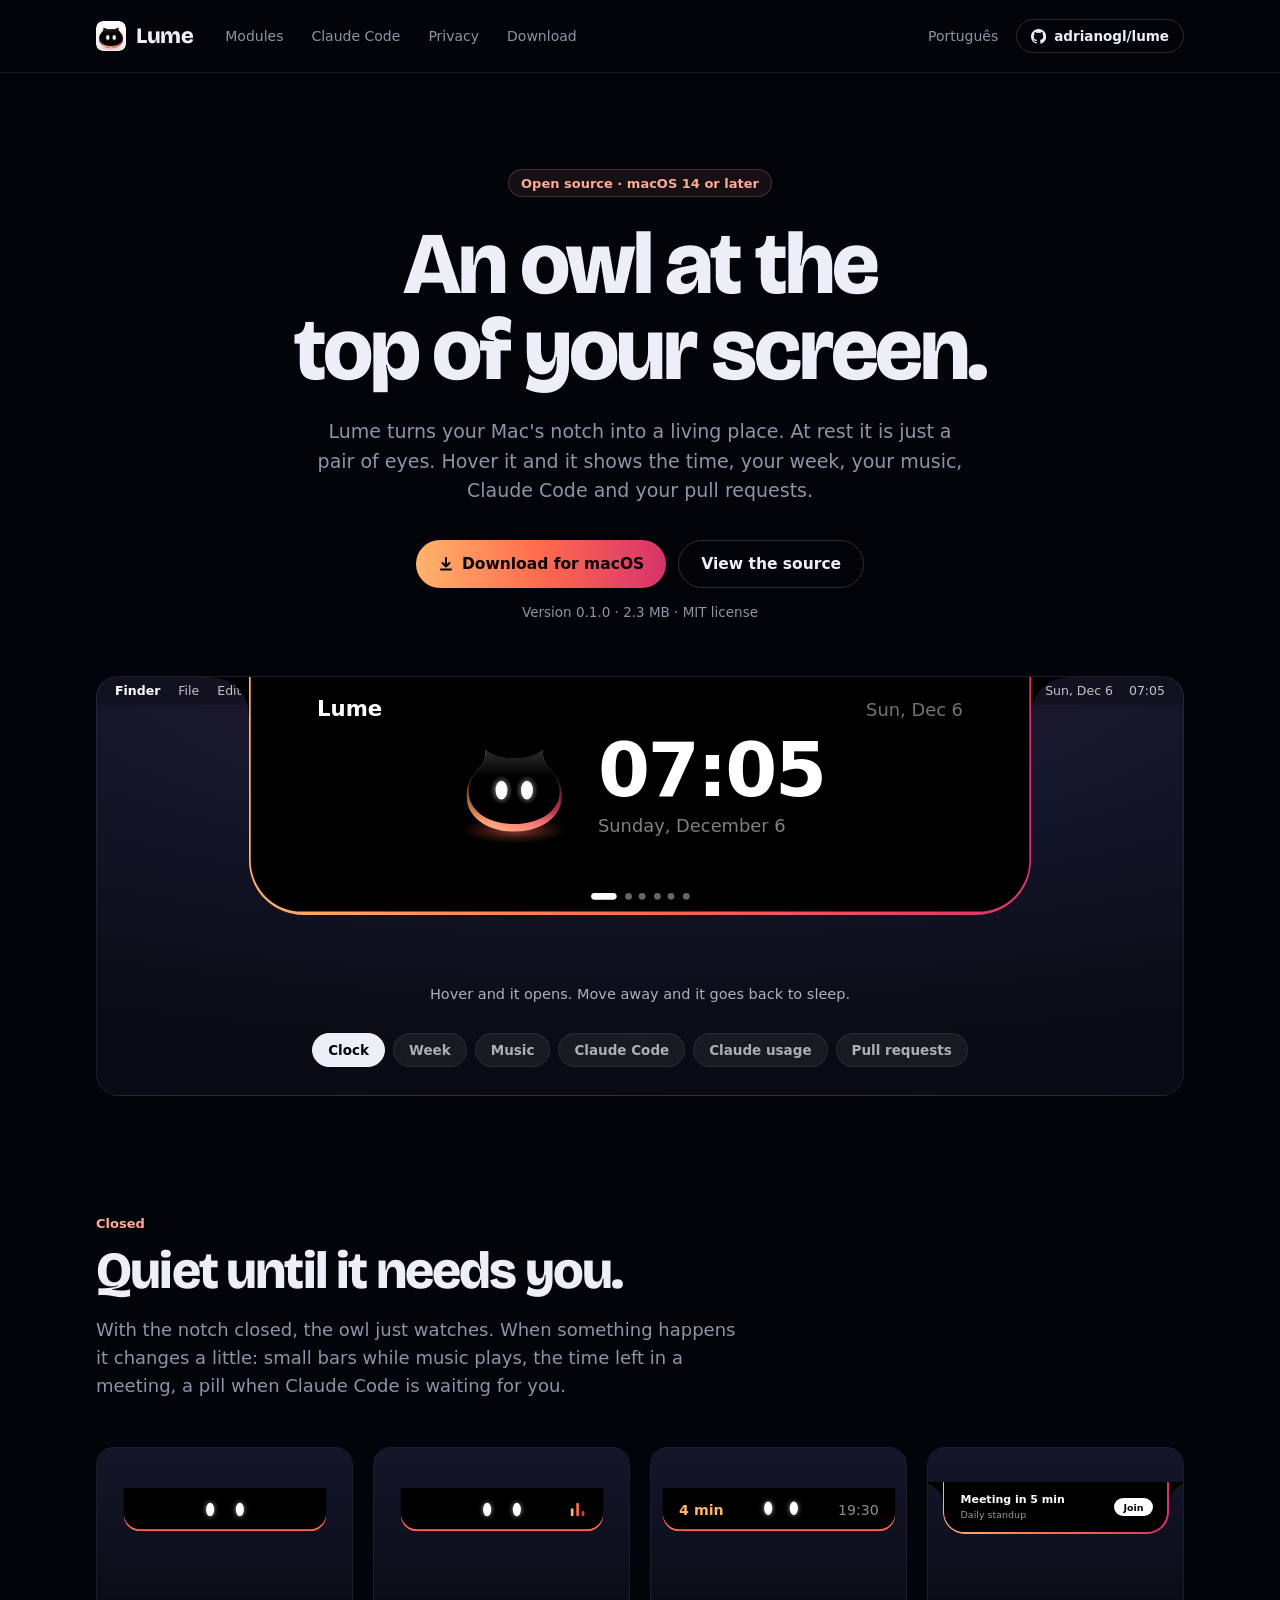
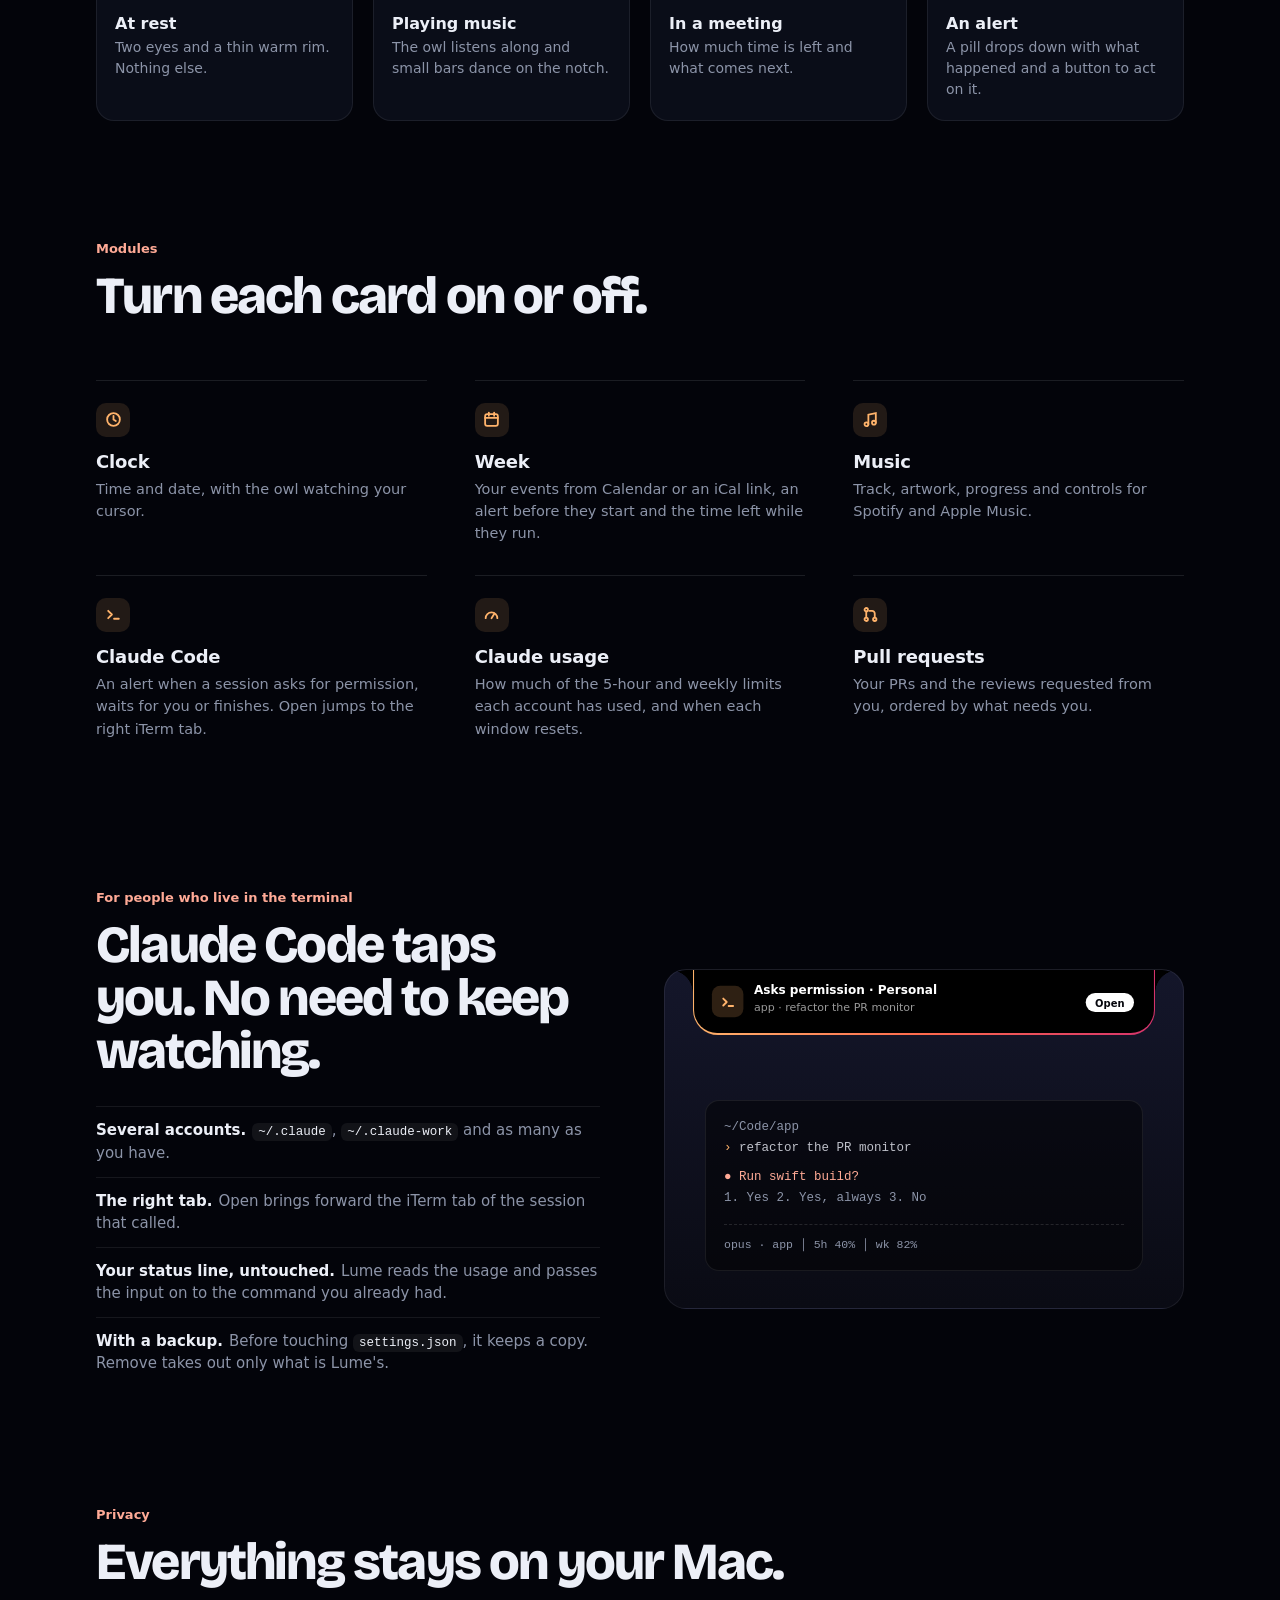
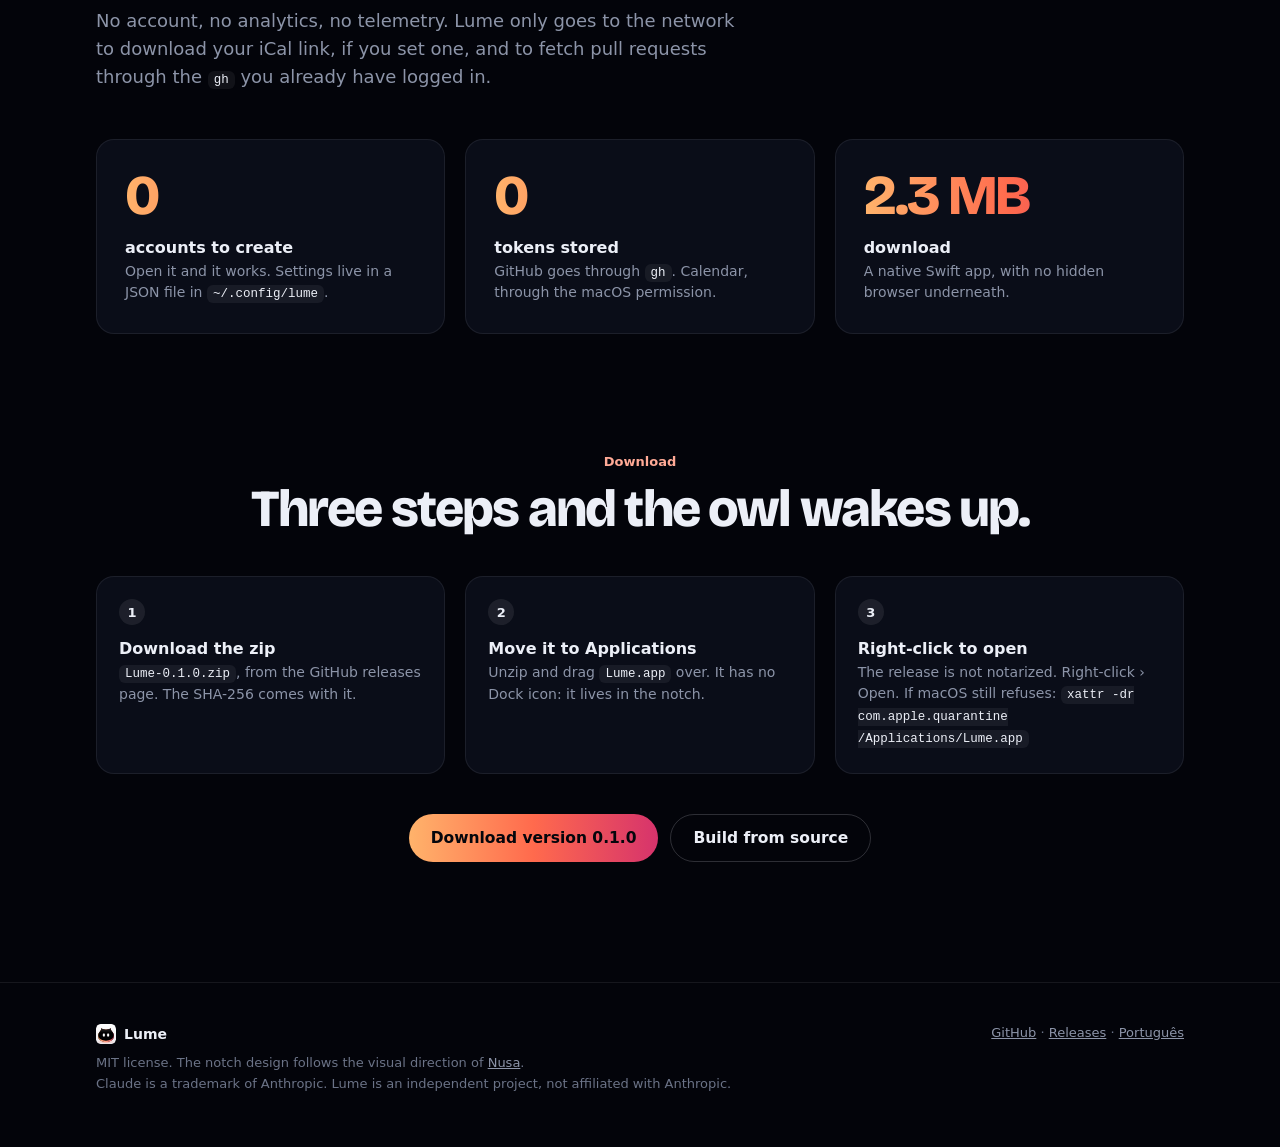
==== site/en/index.html @ 87adcc66 "feat(site): adiciona landing page em português e inglês no github pages" ====
<!doctype html>
<html lang="en">
<head>
<meta charset="utf-8">
<meta name="viewport" content="width=device-width, initial-scale=1">
<title>Lume · an owl in your Mac's notch</title>
<meta name="description" content="Lume turns your Mac's notch into a living place: time, week, music, Claude Code alerts and pull requests. Open source, for macOS 14 or later.">
<meta name="theme-color" content="#03040a">
<meta property="og:title" content="Lume · an owl in your Mac's notch">
<meta property="og:description" content="Time, week, music, Claude Code and pull requests at the top of your screen. Open source.">
<meta property="og:type" content="website">
<link rel="alternate" hreflang="pt-BR" href="https://adrianogl.github.io/lume/">
<link rel="alternate" hreflang="en" href="https://adrianogl.github.io/lume/en/">
<link rel="icon" href="../assets/icon.svg" type="image/svg+xml">
<link rel="apple-touch-icon" href="../assets/apple-touch-icon.png">
<link rel="preconnect" href="https://fonts.googleapis.com">
<link rel="preconnect" href="https://fonts.gstatic.com" crossorigin>
<link href="https://fonts.googleapis.com/css2?family=Bricolage+Grotesque:opsz,wght@12..96,700;12..96,800&display=swap" rel="stylesheet">
<link rel="stylesheet" href="../assets/style.css">
</head>
<body>

<header class="nav">
  <div class="wrap">
    <a class="brand" href="#top"><span class="mark"></span>Lume</a>
    <nav class="nav-links">
      <a href="#modules">Modules</a>
      <a href="#claude-code">Claude Code</a>
      <a href="#privacy">Privacy</a>
      <a href="#download">Download</a>
    </nav>
    <div class="nav-end">
      <a class="lang" href="../" hreflang="pt-BR">Português</a>
      <a class="gh" href="https://github.com/adrianogl/lume"><svg width="15" height="15" viewBox="0 0 16 16" fill="currentColor" aria-hidden="true"><path d="M8 0a8 8 0 0 0-2.53 15.59c.4.07.55-.17.55-.38v-1.33c-2.23.48-2.7-1.07-2.7-1.07-.36-.92-.89-1.17-.89-1.17-.73-.5.06-.49.06-.49.8.06 1.23.83 1.23.83.71 1.23 1.87.87 2.33.67.07-.52.28-.87.5-1.07-1.78-.2-3.65-.89-3.65-3.96 0-.87.31-1.59.83-2.15-.08-.2-.36-1.02.08-2.12 0 0 .67-.22 2.2.82a7.6 7.6 0 0 1 4 0c1.53-1.04 2.2-.82 2.2-.82.44 1.1.16 1.92.08 2.12.52.56.83 1.28.83 2.15 0 3.08-1.87 3.76-3.66 3.96.29.25.54.73.54 1.48v2.2c0 .21.15.46.55.38A8 8 0 0 0 8 0Z"/></svg><span>adrianogl/lume</span></a>
    </div>
  </div>
</header>

<main id="top">
  <section class="hero wrap">
    <p class="kick badge">Open source · macOS 14 or later</p>
    <h1 class="disp">An owl at the<br>top of your screen.</h1>
    <p class="lead">Lume turns your Mac's notch into a living place. At rest it is just a pair of eyes. Hover it and it shows the time, your week, your music, Claude Code and your pull requests.</p>
    <div class="actions">
      <a class="btn main" href="https://github.com/adrianogl/lume/releases/download/v0.1.0/Lume-0.1.0.zip"><svg width="16" height="16" viewBox="0 0 16 16" fill="none" stroke="currentColor" stroke-width="2" stroke-linecap="round" stroke-linejoin="round" aria-hidden="true"><path d="M8 2v8.5M4.5 7 8 10.5 11.5 7M3 13.5h10"/></svg>Download for macOS</a>
      <a class="btn ghost" href="https://github.com/adrianogl/lume">View the source</a>
    </div>
    <p class="meta">Version 0.1.0 · 2.3 MB · MIT license</p>

    <div class="screen" data-screen>
      <div class="menubar" aria-hidden="true"><b>Finder</b><span>File</span><span>Edit</span><span>View</span><div class="end"><span data-date-short></span><span data-time></span></div></div>
      <div class="hold" aria-hidden="true">
        <div class="nt"><div class="in"></div>
          <div class="card" data-card="clock">
            <div class="hd">Lume<span class="side" data-date-short></span></div>
            <div class="body clock">
              <img src="../assets/owl.svg" alt="">
              <div><div class="time" data-time>18:42</div><div class="date" data-date-long>Thursday, November 26</div></div>
            </div>
          </div>
          <div class="card" data-card="week">
            <div class="hd">Week<span class="side">this week</span></div>
            <div class="body">
              <div class="days" data-week>
                <div>Mon<b>23</b><s>•</s></div>
                <div>Tue<b>24</b><s>••</s></div>
                <div>Wed<b>25</b><s></s></div>
                <div class="today">Thu<b>26</b><s>•••</s></div>
                <div>Fri<b>27</b><s>•</s></div>
                <div>Sat<b>28</b><s></s></div>
                <div>Sun<b>29</b><s></s></div>
              </div>
              <div class="event"><div><b>Daily standup</b><span>in 18 min · 7:00 – 7:15 PM</span></div></div>
            </div>
          </div>
          <div class="card" data-card="music">
            <div class="body music">
              <div class="art"></div>
              <div class="info">
                <div class="title">Track name</div>
                <div class="who">Artist · Spotify</div>
                <div class="track"><div class="fill" style="width:42%"></div></div>
                <div class="times"><span>1:32</span><span>3:38</span></div>
                <div class="controls">
                  <svg width="12" height="12" viewBox="0 0 16 16" fill="#fff"><path d="M3 3h2v10H3zM14 3v10L6 8z"/></svg>
                  <svg width="15" height="15" viewBox="0 0 16 16" fill="#fff"><path d="M4 2.5h3v11H4zM9 2.5h3v11H9z"/></svg>
                  <svg width="12" height="12" viewBox="0 0 16 16" fill="#fff"><path d="M11 3h2v10h-2zM2 3v10l8-5z"/></svg>
                </div>
              </div>
            </div>
          </div>
          <div class="card" data-card="claude">
            <div class="hd">Claude Code<span class="side">2 alerts</span></div>
            <div class="body">
              <div class="row"><span class="led"></span><div class="grow"><b>Asked permission to run a command</b><span>app · refactor the monitor · now</span></div><span class="chipbtn">Open</span></div>
              <div class="row"><span class="led done"></span><div class="grow"><b>Finished</b><span>site · tweak the hero · 4 min ago</span></div><span class="chipbtn soft">Open</span></div>
            </div>
          </div>
          <div class="card" data-card="usage">
            <div class="hd">Claude usage<span class="side">1 min ago</span></div>
            <div class="body">
              <div class="account">Personal</div>
              <div class="bars">
                <div class="bar"><div class="lbl"><span>5 hours · resets 9:00 PM</span><b>40%</b></div><div class="track"><div class="fill" style="width:40%"></div></div></div>
                <div class="bar"><div class="lbl"><span>Week · resets Tue</span><b>82%</b></div><div class="track"><div class="fill hot" style="width:82%"></div></div></div>
              </div>
              <div class="account">Work</div>
              <div class="bars">
                <div class="bar"><div class="lbl"><span>5 hours · resets 7:40 PM</span><b>16%</b></div><div class="track"><div class="fill" style="width:16%"></div></div></div>
                <div class="bar"><div class="lbl"><span>Week · resets Wed</span><b>5%</b></div><div class="track"><div class="fill" style="width:5%"></div></div></div>
              </div>
            </div>
          </div>
          <div class="card" data-card="prs">
            <div class="hd">Pull requests<span class="side">2 need you</span></div>
            <div class="body">
              <div class="row pr"><div class="top"><span class="tag">CI failed</span><b>Add cache to the feed</b><span class="ago">12 min ago</span></div><span>#482 · feat/cache → main · +184 −22</span></div>
              <div class="row pr"><div class="top"><span class="tag ok">Ready to merge</span><b>Fix calendar time zone</b><span class="ago">1 h ago</span></div><span>#479 · fix/tz → main · 2 approvals</span></div>
            </div>
          </div>
          <div class="dots"><i></i><i></i><i></i><i></i><i></i><i></i></div>
        </div>
      </div>
      <p class="caption" data-caption aria-live="polite"></p>
      <div class="chips">
        <button class="chip" type="button" data-page="clock" data-caption="Hover and it opens. Move away and it goes back to sleep.">Clock</button>
        <button class="chip" type="button" data-page="week" data-caption="This week's events and what's next.">Week</button>
        <button class="chip" type="button" data-page="music" data-caption="Spotify or Apple Music, with artwork and controls.">Music</button>
        <button class="chip" type="button" data-page="claude" data-caption="Sessions that asked for something, one click from the right tab.">Claude Code</button>
        <button class="chip" type="button" data-page="usage" data-caption="Each account's limits, straight from the status line.">Claude usage</button>
        <button class="chip" type="button" data-page="prs" data-caption="What needs you comes first.">Pull requests</button>
      </div>
    </div>
  </section>

  <section class="section wrap">
    <p class="kick">Closed</p>
    <h2 class="disp h2">Quiet until it needs you.</h2>
    <p class="lead">With the notch closed, the owl just watches. When something happens it changes a little: small bars while music plays, the time left in a meeting, a pill when Claude Code is waiting for you.</p>
    <div class="strip">
      <div class="tile"><div class="stage" aria-hidden="true"><div class="hold"><div class="closed" style="width:150px"><span class="eye"></span><span class="eye"></span></div></div></div><div class="text"><h3>At rest</h3><p>Two eyes and a thin warm rim. Nothing else.</p></div></div>
      <div class="tile"><div class="stage" aria-hidden="true"><div class="hold"><div class="closed" style="width:150px"><span class="eye"></span><span class="eye"></span><span class="eq"><i></i><i></i><i></i></span></div></div></div><div class="text"><h3>Playing music</h3><p>The owl listens along and small bars dance on the notch.</p></div></div>
      <div class="tile"><div class="stage" aria-hidden="true"><div class="hold"><div class="closed meeting" style="width:172px"><span class="left">4 min</span><span><span class="eye"></span> <span class="eye" style="margin-left:10px"></span></span><span class="right">19:30</span></div></div></div><div class="text"><h3>In a meeting</h3><p>How much time is left and what comes next.</p></div></div>
      <div class="tile"><div class="stage" aria-hidden="true"><div class="hold small"><div class="nt mini-alert"><div class="in"></div><div class="txt"><b>Meeting in 5 min</b><span>Daily standup</span></div><div class="acts"><span class="chipbtn">Join</span></div></div></div></div><div class="text"><h3>An alert</h3><p>A pill drops down with what happened and a button to act on it.</p></div></div>
    </div>
  </section>

  <section class="section wrap" id="modules">
    <p class="kick">Modules</p>
    <h2 class="disp h2">Turn each card on or off.</h2>
    <div class="grid">
      <div><div class="ic"><svg width="17" height="17" viewBox="0 0 16 16" fill="none" stroke="#ffb36b" stroke-width="1.7" stroke-linecap="round" aria-hidden="true"><circle cx="8" cy="8" r="6"/><path d="M8 4.5V8l2.2 1.4"/></svg></div><h3>Clock</h3><p>Time and date, with the owl watching your cursor.</p></div>
      <div><div class="ic"><svg width="17" height="17" viewBox="0 0 16 16" fill="none" stroke="#ffb36b" stroke-width="1.7" stroke-linecap="round" aria-hidden="true"><rect x="2" y="3" width="12" height="11" rx="2"/><path d="M2 6.5h12M5.5 1.5v3M10.5 1.5v3"/></svg></div><h3>Week</h3><p>Your events from Calendar or an iCal link, an alert before they start and the time left while they run.</p></div>
      <div><div class="ic"><svg width="17" height="17" viewBox="0 0 16 16" fill="none" stroke="#ffb36b" stroke-width="1.7" stroke-linecap="round" aria-hidden="true"><path d="M6 12.5V3.5l7-1.5v9"/><circle cx="4.2" cy="12.5" r="1.8"/><circle cx="11.2" cy="11" r="1.8"/></svg></div><h3>Music</h3><p>Track, artwork, progress and controls for Spotify and Apple Music.</p></div>
      <div><div class="ic"><svg width="17" height="17" viewBox="0 0 16 16" fill="none" stroke="#ffb36b" stroke-width="1.7" stroke-linecap="round" stroke-linejoin="round" aria-hidden="true"><path d="M3 4.5 6.5 8 3 11.5M8.5 12h4.5"/></svg></div><h3>Claude Code</h3><p>An alert when a session asks for permission, waits for you or finishes. Open jumps to the right iTerm tab.</p></div>
      <div><div class="ic"><svg width="17" height="17" viewBox="0 0 16 16" fill="none" stroke="#ffb36b" stroke-width="1.7" stroke-linecap="round" aria-hidden="true"><path d="M2.5 11.5a5.5 5.5 0 1 1 11 0"/><path d="M8 11.5 10.8 7"/></svg></div><h3>Claude usage</h3><p>How much of the 5-hour and weekly limits each account has used, and when each window resets.</p></div>
      <div><div class="ic"><svg width="17" height="17" viewBox="0 0 16 16" fill="none" stroke="#ffb36b" stroke-width="1.7" stroke-linecap="round" aria-hidden="true"><circle cx="4" cy="3.5" r="1.6"/><circle cx="4" cy="12.5" r="1.6"/><circle cx="12" cy="12.5" r="1.6"/><path d="M4 5.1v5.8M12 10.9V7a2.5 2.5 0 0 0-2.5-2.5H7"/></svg></div><h3>Pull requests</h3><p>Your PRs and the reviews requested from you, ordered by what needs you.</p></div>
    </div>
  </section>

  <section class="section wrap" id="claude-code">
    <div class="split">
      <div>
        <p class="kick">For people who live in the terminal</p>
        <h2 class="disp h2">Claude Code taps you. No need to keep watching.</h2>
        <ul class="list">
          <li><b>Several accounts.</b><code>~/.claude</code>, <code>~/.claude-work</code> and as many as you have.</li>
          <li><b>The right tab.</b>Open brings forward the iTerm tab of the session that called.</li>
          <li><b>Your status line, untouched.</b>Lume reads the usage and passes the input on to the command you already had.</li>
          <li><b>With a backup.</b>Before touching <code>settings.json</code>, it keeps a copy. Remove takes out only what is Lume's.</li>
        </ul>
      </div>
      <div class="panel" aria-hidden="true">
        <div class="hold">
          <div class="nt pill"><div class="in"></div>
            <div class="alert-icon"><svg width="15" height="15" viewBox="0 0 16 16" fill="none" stroke="#ffb36b" stroke-width="1.9" stroke-linecap="round" stroke-linejoin="round"><path d="M3 4.5 6.5 8 3 11.5M8.5 12h4.5"/></svg></div>
            <div class="alert-text"><b>Asks permission · Personal</b><span>app · refactor the PR monitor</span></div>
            <div class="alert-act"><span class="chipbtn">Open</span></div>
          </div>
        </div>
        <div class="terminal">
          <div class="dim">~/Code/app</div>
          <div><span style="color:#ffb36b">›</span> refactor the PR monitor</div>
          <div class="ask">● Run swift build?</div>
          <div class="dim">  1. Yes   2. Yes, always   3. No</div>
          <div class="status">opus · app  │  5h 40%  │  wk 82%</div>
        </div>
      </div>
    </div>
  </section>

  <section class="section wrap" id="privacy">
    <p class="kick">Privacy</p>
    <h2 class="disp h2">Everything stays on your Mac.</h2>
    <p class="lead">No account, no analytics, no telemetry. Lume only goes to the network to download your iCal link, if you set one, and to fetch pull requests through the <code>gh</code> you already have logged in.</p>
    <div class="stats">
      <div class="stat"><div class="n">0</div><h3>accounts to create</h3><p>Open it and it works. Settings live in a JSON file in <code>~/.config/lume</code>.</p></div>
      <div class="stat"><div class="n">0</div><h3>tokens stored</h3><p>GitHub goes through <code>gh</code>. Calendar, through the macOS permission.</p></div>
      <div class="stat"><div class="n">2.3 MB</div><h3>download</h3><p>A native Swift app, with no hidden browser underneath.</p></div>
    </div>
  </section>

  <section class="section wrap download" id="download">
    <p class="kick">Download</p>
    <h2 class="disp h2">Three steps and the owl wakes up.</h2>
    <div class="steps">
      <div class="step"><div class="k">1</div><h3>Download the zip</h3><p><code>Lume-0.1.0.zip</code>, from the GitHub releases page. The SHA-256 comes with it.</p></div>
      <div class="step"><div class="k">2</div><h3>Move it to Applications</h3><p>Unzip and drag <code>Lume.app</code> over. It has no Dock icon: it lives in the notch.</p></div>
      <div class="step"><div class="k">3</div><h3>Right-click to open</h3><p>The release is not notarized. Right-click › Open. If macOS still refuses: <code>xattr -dr com.apple.quarantine /Applications/Lume.app</code></p></div>
    </div>
    <div class="actions" style="margin-top:40px">
      <a class="btn main" href="https://github.com/adrianogl/lume/releases/download/v0.1.0/Lume-0.1.0.zip">Download version 0.1.0</a>
      <a class="btn ghost" href="https://github.com/adrianogl/lume#build-from-source">Build from source</a>
    </div>
  </section>
</main>

<footer class="footer">
  <div class="wrap">
    <div>
      <div class="name"><span class="mark" style="--size:20px"></span>Lume</div>
      MIT license. The notch design follows the visual direction of <a href="https://rama2555.github.io/nusa/">Nusa</a>.<br>
      Claude is a trademark of Anthropic. Lume is an independent project, not affiliated with Anthropic.
    </div>
    <div class="links"><a href="https://github.com/adrianogl/lume">GitHub</a> · <a href="https://github.com/adrianogl/lume/releases">Releases</a> · <a href="../" hreflang="pt-BR">Português</a></div>
  </div>
</footer>

<script src="../assets/site.js"></script>
</body>
</html>
---- site/assets/style.css ----
:root {
  --bg: #03040a;
  --surface: #0a0d18;
  --line: rgba(236, 239, 247, .08);
  --text: #eceff7;
  --muted: #8c94a8;
  --faint: #6b7387;
  --amber: #ffb36b;
  --coral: #ff6a4d;
  --magenta: #d6336c;
  --peach: #ffaa96;
  --green: #7ee2a8;
  --rim: linear-gradient(90deg, var(--amber), var(--coral) 50%, var(--magenta));
  --display: 'Bricolage Grotesque', system-ui, sans-serif;
  --notch-scale: 1.7;
}

* { box-sizing: border-box; }

html { scroll-behavior: smooth; }

body {
  margin: 0;
  background: var(--bg);
  color: var(--text);
  font-family: -apple-system, 'SF Pro Text', system-ui, sans-serif;
  -webkit-font-smoothing: antialiased;
}

a { color: inherit; }

.wrap { max-width: 1280px; margin: 0 auto; padding-inline: 96px; }

.disp {
  margin: 0;
  font-family: var(--display);
  font-weight: 800;
  letter-spacing: -.035em;
}

.kick { margin: 0 0 14px; font-size: 13px; font-weight: 700; color: var(--peach); }

.h2 { font-size: 52px; line-height: 1.02; max-width: 16em; }

.lead { margin: 18px 0 0; font-size: 18px; line-height: 1.55; color: var(--muted); max-width: 36em; }

.mark {
  display: inline-block;
  flex: none;
  width: var(--size, 30px);
  height: var(--size, 30px);
  border-radius: 23%;
  background: url(icon.svg) center / cover;
}

.nav { border-bottom: 1px solid var(--line); }

.nav .wrap { display: flex; align-items: center; gap: 32px; height: 72px; }

.brand {
  display: flex;
  align-items: center;
  gap: 10px;
  font-family: var(--display);
  font-weight: 800;
  font-size: 22px;
  letter-spacing: -.02em;
  text-decoration: none;
}

.nav-links { display: flex; gap: 28px; }

.nav-links a, .nav .lang { font-size: 14px; color: var(--muted); text-decoration: none; }

.nav-links a:hover, .nav .lang:hover { color: var(--text); }

.nav-end { margin-left: auto; display: flex; align-items: center; gap: 18px; }

.gh {
  display: flex;
  align-items: center;
  gap: 8px;
  height: 34px;
  padding: 0 14px;
  border-radius: 999px;
  border: 1px solid rgba(236, 239, 247, .16);
  font-size: 13.5px;
  font-weight: 600;
  text-decoration: none;
}

.gh:hover { border-color: rgba(236, 239, 247, .35); }

.btn {
  display: inline-flex;
  align-items: center;
  gap: 8px;
  height: 48px;
  padding: 0 22px;
  border-radius: 999px;
  font-size: 15.5px;
  font-weight: 700;
  text-decoration: none;
  transition: transform .15s ease, border-color .15s ease;
}

.btn:hover { transform: translateY(-1px); }

.btn.main { background: var(--rim); color: #05060c; }

.btn.ghost { border: 1px solid rgba(236, 239, 247, .18); }

.btn.ghost:hover { border-color: rgba(236, 239, 247, .4); }

.hero { padding-top: 96px; text-align: center; }

.badge {
  display: inline-flex;
  align-items: center;
  height: 28px;
  padding: 0 12px;
  border-radius: 999px;
  background: rgba(255, 170, 150, .08);
  border: 1px solid rgba(255, 170, 150, .2);
}

.hero h1 { margin-top: 10px; font-size: 88px; line-height: .98; }

.hero .lead { margin: 24px auto 0; max-width: 34em; font-size: 19px; }

.actions { display: flex; justify-content: center; flex-wrap: wrap; gap: 12px; margin-top: 34px; }

.meta { margin: 16px 0 0; font-size: 13.5px; color: var(--muted); }

.screen {
  position: relative;
  margin: 56px auto 0;
  max-width: 1088px;
  height: 420px;
  border-radius: 22px;
  overflow: hidden;
  background: radial-gradient(120% 90% at 50% 0%, #2a1a2e 0%, #14162a 45%, #0a0b14 100%);
  border: 1px solid var(--line);
}

.menubar {
  position: absolute;
  inset: 0 0 auto;
  height: 28px;
  display: flex;
  align-items: center;
  gap: 18px;
  padding: 0 18px;
  font-size: 12.5px;
  color: rgba(255, 255, 255, .75);
  background: rgba(0, 0, 0, .25);
}

.menubar b { color: #fff; }

.menubar .end { margin-left: auto; display: flex; gap: 16px; font-variant-numeric: tabular-nums; }

.hold {
  position: absolute;
  left: 50%;
  top: 0;
  transform: translateX(-50%) scale(var(--scale, var(--notch-scale)));
  transform-origin: top center;
}

.nt {
  position: relative;
  width: 460px;
  height: 140px;
  border-radius: 0 0 32px 32px;
  background: var(--rim);
  font-size: 11px;
  color: #fff;
  text-align: left;
}

.nt::before, .nt::after { content: ""; position: absolute; top: 0; width: 22px; height: 22px; }

.nt::before { right: 100%; background: radial-gradient(circle at 0 100%, transparent 21.5px, #000 22px); }

.nt::after { left: 100%; background: radial-gradient(circle at 100% 100%, transparent 21.5px, #000 22px); }

.nt .in { position: absolute; left: 1.2px; right: 1.2px; top: 0; bottom: 2.5px; background: #000; border-radius: 0 0 30px 30px; }

.nt.pill { height: 60px; border-radius: 0 0 24px 24px; }

.nt.pill .in { border-radius: 0 0 22px 22px; }

.card { position: absolute; inset: 0; opacity: 0; transition: opacity .25s ease; pointer-events: none; }

.card.on { opacity: 1; }

.hd { position: absolute; left: 40px; right: 40px; top: 11px; display: flex; align-items: center; gap: 6px; font-size: 12.5px; font-weight: 600; }

.hd .side { margin-left: auto; font-size: 10.5px; font-weight: 500; color: rgba(255, 255, 255, .45); }

.body { position: absolute; left: 40px; right: 40px; top: 36px; }

.dots { position: absolute; left: 50%; bottom: 9px; transform: translateX(-50%); display: flex; gap: 4.5px; }

.dots i { display: block; width: 4px; height: 4px; border-radius: 2px; background: rgba(255, 255, 255, .4); transition: width .25s ease, background .25s ease; }

.dots i.on { width: 15px; background: #fff; }

.clock { display: flex; align-items: center; justify-content: center; gap: 14px; top: 28px; }

.clock img { width: 70px; height: 70px; }

.clock .time { font-size: 44px; font-weight: 700; letter-spacing: -.03em; line-height: 1; font-variant-numeric: tabular-nums; }

.clock .date { font-size: 10.5px; color: rgba(255, 255, 255, .5); margin-top: 4px; }

.days { display: grid; grid-template-columns: repeat(7, 1fr); gap: 4px; text-align: center; font-size: 9.5px; color: rgba(255, 255, 255, .5); }

.days b { display: block; margin-top: 2px; font-size: 13px; color: #fff; font-weight: 600; }

.days .today { color: var(--amber); }

.days .today b { margin: 2px 6px 0; border-radius: 6px; background: var(--amber); color: #05060c; font-weight: 700; }

.days s { display: block; height: 6px; margin-top: 3px; text-decoration: none; color: var(--amber); line-height: 6px; letter-spacing: 1px; }

.event { margin-top: 14px; padding: 7px 9px; border-radius: 9px; background: rgba(255, 255, 255, .06); display: flex; align-items: center; gap: 8px; }

.event::before { content: ""; width: 3px; height: 22px; border-radius: 2px; background: var(--amber); }

.event b, .row b { display: block; font-size: 11px; font-weight: 600; }

.event span, .row span { font-size: 9.5px; color: rgba(255, 255, 255, .5); }

.music { top: 22px; display: flex; gap: 12px; align-items: center; }

.music .art { flex: none; width: 64px; height: 64px; border-radius: 10px; background: linear-gradient(135deg, var(--coral), #5b2a86); }

.music .info { flex: 1; min-width: 0; }

.music .title { font-size: 12.5px; font-weight: 700; }

.music .who { font-size: 10.5px; color: rgba(255, 255, 255, .55); }

.music .times { display: flex; justify-content: space-between; font-size: 9px; color: rgba(255, 255, 255, .4); margin-top: 3px; }

.music .controls { display: flex; justify-content: center; align-items: center; gap: 20px; margin-top: 3px; }

.track { height: 5px; border-radius: 3px; background: rgba(255, 255, 255, .1); overflow: hidden; }

.music .track { margin-top: 9px; }

.fill { height: 100%; border-radius: 3px; background: rgba(255, 255, 255, .75); }

.fill.hot { background: linear-gradient(90deg, var(--coral), var(--magenta)); }

.row { display: flex; align-items: center; gap: 8px; padding: 6px 0; border-bottom: 1px solid rgba(255, 255, 255, .1); }

.row:last-child { border-bottom: none; }

.row .grow { flex: 1; min-width: 0; }

.led { flex: none; width: 7px; height: 7px; border-radius: 50%; background: var(--amber); }

.led.done { background: var(--green); }

.row .chipbtn, .chipbtn { flex: none; height: 18px; padding: 0 9px; border-radius: 999px; background: #fff; color: #05060c; font-size: 9.5px; font-weight: 700; display: inline-flex; align-items: center; }

.row .chipbtn.soft, .chipbtn.soft { background: rgba(255, 255, 255, .14); color: #fff; }

.account { font-size: 11px; font-weight: 600; margin-bottom: 4px; }

[data-card="usage"] .body { top: 31px; }

[data-card="usage"] .account + .bars + .account { margin-top: 5px; padding-top: 5px; }

.account + .bars + .account { margin-top: 8px; padding-top: 6px; border-top: 1px solid rgba(255, 255, 255, .1); }

.bars { display: grid; grid-template-columns: 1fr 1fr; gap: 14px; }

.bar .lbl { display: flex; justify-content: space-between; font-size: 9.5px; color: rgba(255, 255, 255, .55); margin-bottom: 3px; }

.bar .lbl b { color: #fff; font-weight: 700; }

.pr { display: block; }

.pr .top { display: flex; gap: 6px; align-items: center; }

.pr .top b { display: inline; }

.pr .ago { margin-left: auto; color: rgba(255, 255, 255, .4); }

.tag { font-size: 8.5px; font-weight: 700; padding: 1px 5px; border-radius: 4px; background: rgba(255, 106, 77, .2); color: #ff8a70; }

.tag.ok { background: rgba(126, 226, 168, .18); color: var(--green); }

.pr > span { display: block; margin-top: 2px; }

.caption { position: absolute; left: 0; right: 0; bottom: 78px; padding: 0 24px; text-align: center; font-size: 14.5px; color: rgba(236, 239, 247, .72); }

.chips { position: absolute; left: 0; right: 0; bottom: 28px; display: flex; justify-content: center; flex-wrap: wrap; gap: 8px; padding: 0 16px; }

.chip {
  height: 34px;
  padding: 0 15px;
  border-radius: 999px;
  font: inherit;
  font-size: 13.5px;
  font-weight: 600;
  color: rgba(236, 239, 247, .7);
  background: rgba(255, 255, 255, .06);
  border: 1px solid rgba(255, 255, 255, .08);
  cursor: pointer;
}

.chip:hover { color: var(--text); }

.chip[aria-pressed="true"] { background: var(--text); color: #05060c; border-color: var(--text); }

.eye { display: inline-block; width: 6px; height: 10px; border-radius: 50%; background: #fff; box-shadow: 0 0 4px rgba(255, 255, 255, .6); }

.closed {
  position: relative;
  height: 32px;
  border-radius: 0 0 12px 12px;
  background: #000;
  color: #fff;
  display: flex;
  align-items: center;
  justify-content: center;
  gap: 16px;
  box-shadow: inset 0 -1.5px 0 var(--coral);
  font-size: 10.5px;
}

.closed .eq { position: absolute; right: 14px; display: flex; gap: 2px; align-items: flex-end; height: 10px; }

.closed .eq i { width: 2px; border-radius: 1px; animation: eq 1s ease-in-out infinite alternate; }

.closed .eq i:nth-child(1) { height: 6px; background: var(--amber); }

.closed .eq i:nth-child(2) { height: 10px; background: var(--coral); animation-delay: -.4s; }

.closed .eq i:nth-child(3) { height: 4px; background: var(--magenta); animation-delay: -.7s; }

@keyframes eq { from { transform: scaleY(.4); } to { transform: scaleY(1); } }

.closed.meeting { justify-content: space-between; padding: 0 12px; }

.closed.meeting .left { color: var(--amber); font-weight: 700; }

.closed.meeting .right { color: rgba(255, 255, 255, .55); }

.section { padding-top: 120px; }

.strip { display: grid; grid-template-columns: repeat(4, minmax(0, 1fr)); gap: 20px; margin-top: 48px; }

.tile, .stat, .step { border-radius: 18px; background: var(--surface); border: 1px solid var(--line); }

.tile { overflow: hidden; }

.tile .stage { position: relative; height: 150px; background: linear-gradient(180deg, #14162a, #0c0d18); }

.tile .hold { top: 40px; --scale: 1.35; }

.tile .hold.small { top: 34px; --scale: 1; }

.tile .text { padding: 16px 18px 20px; }

.tile h3, .stat h3, .step h3 { margin: 0 0 4px; font-size: 16px; }

.tile p, .stat p, .step p { margin: 0; font-size: 14px; line-height: 1.5; color: var(--muted); }

.mini-alert { width: 226px; height: 52px; border-radius: 0 0 22px 22px; }

.mini-alert .in { border-radius: 0 0 20px 20px; }

.mini-alert .txt { position: absolute; left: 18px; top: 11px; line-height: 1.3; }

.mini-alert .txt b { display: block; font-size: 11px; }

.mini-alert .txt span { font-size: 9.5px; color: rgba(255, 255, 255, .6); }

.mini-alert .acts { position: absolute; right: 16px; top: 16px; display: flex; gap: 5px; }

.grid { display: grid; grid-template-columns: repeat(3, minmax(0, 1fr)); gap: 0 48px; margin-top: 56px; }

.grid > div { padding: 22px 0 30px; border-top: 1px solid rgba(236, 239, 247, .1); }

.grid .ic { width: 34px; height: 34px; border-radius: 10px; display: grid; place-items: center; background: rgba(255, 179, 107, .12); margin-bottom: 14px; }

.grid h3 { margin: 0 0 6px; font-size: 18px; letter-spacing: -.01em; }

.grid p { margin: 0; font-size: 14.5px; line-height: 1.55; color: var(--muted); }

.split { display: grid; grid-template-columns: minmax(0, 1fr) 520px; gap: 64px; align-items: center; }

.list { margin: 28px 0 0; padding: 0; list-style: none; }

.list li { padding: 12px 0; border-top: 1px solid var(--line); font-size: 15px; line-height: 1.5; color: var(--muted); }

.list li b { color: var(--text); font-weight: 600; margin-right: 6px; }

.panel { position: relative; height: 340px; border-radius: 22px; background: linear-gradient(180deg, #14162a, #0a0b14); border: 1px solid var(--line); overflow: hidden; }

.panel .hold { --scale: 1.05; }

.panel .nt.pill { width: 440px; height: 62px; }

.alert-icon { position: absolute; left: 18px; top: 15px; width: 30px; height: 30px; border-radius: 8px; background: rgba(255, 179, 107, .18); display: grid; place-items: center; }

.alert-text { position: absolute; left: 58px; top: 12px; line-height: 1.35; }

.alert-text b { display: block; font-size: 11.5px; }

.alert-text span { font-size: 10.5px; color: rgba(255, 255, 255, .6); }

.alert-act { position: absolute; right: 20px; top: 22px; }

.terminal {
  position: absolute;
  left: 40px;
  right: 40px;
  top: 130px;
  border-radius: 14px;
  background: rgba(0, 0, 0, .45);
  border: 1px solid rgba(255, 255, 255, .08);
  padding: 16px 18px;
  font-family: ui-monospace, 'SF Mono', Menlo, monospace;
  font-size: 12.5px;
  line-height: 1.7;
  color: rgba(236, 239, 247, .8);
}

.terminal .dim { color: var(--muted); }

.terminal .ask { margin-top: 8px; color: var(--peach); }

.terminal .status { margin-top: 14px; padding-top: 10px; border-top: 1px dashed rgba(255, 255, 255, .12); font-size: 11.5px; color: var(--muted); }

.stats { display: grid; grid-template-columns: repeat(3, minmax(0, 1fr)); gap: 20px; margin-top: 48px; }

.stat { padding: 28px 28px 30px; }

.stat .n {
  font-family: var(--display);
  font-weight: 800;
  font-size: 56px;
  letter-spacing: -.04em;
  line-height: 1;
  background: var(--rim);
  -webkit-background-clip: text;
  background-clip: text;
  color: transparent;
}

.stat h3 { margin-top: 14px; }

.download { text-align: center; }

.download .h2 { margin: 0 auto; }

.steps { display: grid; grid-template-columns: repeat(3, minmax(0, 1fr)); gap: 20px; margin-top: 40px; text-align: left; }

.step { padding: 22px 22px 24px; }

.step .k { width: 26px; height: 26px; border-radius: 50%; display: grid; place-items: center; font-size: 13px; font-weight: 700; background: rgba(255, 255, 255, .08); margin-bottom: 14px; }

code {
  font-family: ui-monospace, 'SF Mono', Menlo, monospace;
  font-size: 12.5px;
  background: rgba(255, 255, 255, .06);
  padding: 2px 6px;
  border-radius: 6px;
  color: var(--text);
  overflow-wrap: anywhere;
}

.footer { margin-top: 120px; border-top: 1px solid var(--line); }

.footer .wrap { padding-block: 40px 56px; display: grid; grid-template-columns: 1fr auto; gap: 24px; font-size: 13px; color: var(--faint); line-height: 1.6; }

.footer .name { display: flex; align-items: center; gap: 8px; color: var(--text); font-weight: 700; font-size: 14px; margin-bottom: 8px; }

.footer a { color: var(--muted); }

.footer a:hover { color: var(--text); }

.footer .links { text-align: right; }

@media (prefers-reduced-motion: reduce) {
  html { scroll-behavior: auto; }
  .closed .eq i, .card, .dots i, .btn { animation: none; transition: none; }
}

@media (max-width: 1100px) {
  :root { --notch-scale: 1.4; }
  .wrap { padding-inline: 48px; }
  .hero h1 { font-size: 72px; }
  .strip { grid-template-columns: repeat(2, minmax(0, 1fr)); }
  .split { grid-template-columns: 1fr; }
  .panel { max-width: 520px; width: 100%; }
}

@media (max-width: 800px) {
  :root { --notch-scale: 1.05; }
  .nav-links { display: none; }
  .hero { padding-top: 64px; }
  .hero h1 { font-size: 52px; }
  .h2 { font-size: 38px; }
  .screen { height: 380px; }
  .grid, .stats, .steps { grid-template-columns: 1fr; }
  .section { padding-top: 88px; }
}

@media (max-width: 560px) {
  :root { --notch-scale: .68; }
  .wrap { padding-inline: 20px; }
  .hero h1 { font-size: 42px; }
  .hero .lead { font-size: 17px; }
  .screen { height: auto; padding: 120px 0 20px; border-radius: 16px; }
  .caption, .chips { position: static; }
  .caption { margin: 0 0 14px; }
  .chip { height: 30px; padding: 0 12px; font-size: 12.5px; }
  .menubar span { display: none; }
  .caption { font-size: 13.5px; }
  .strip { grid-template-columns: 1fr; }
  .panel { height: 360px; }
  .panel .hold { --scale: .72; }
  .terminal { left: 16px; right: 16px; top: 80px; font-size: 11px; }
  .footer .wrap { grid-template-columns: 1fr; }
  .footer .links { text-align: left; }
  .gh span { display: none; }
}
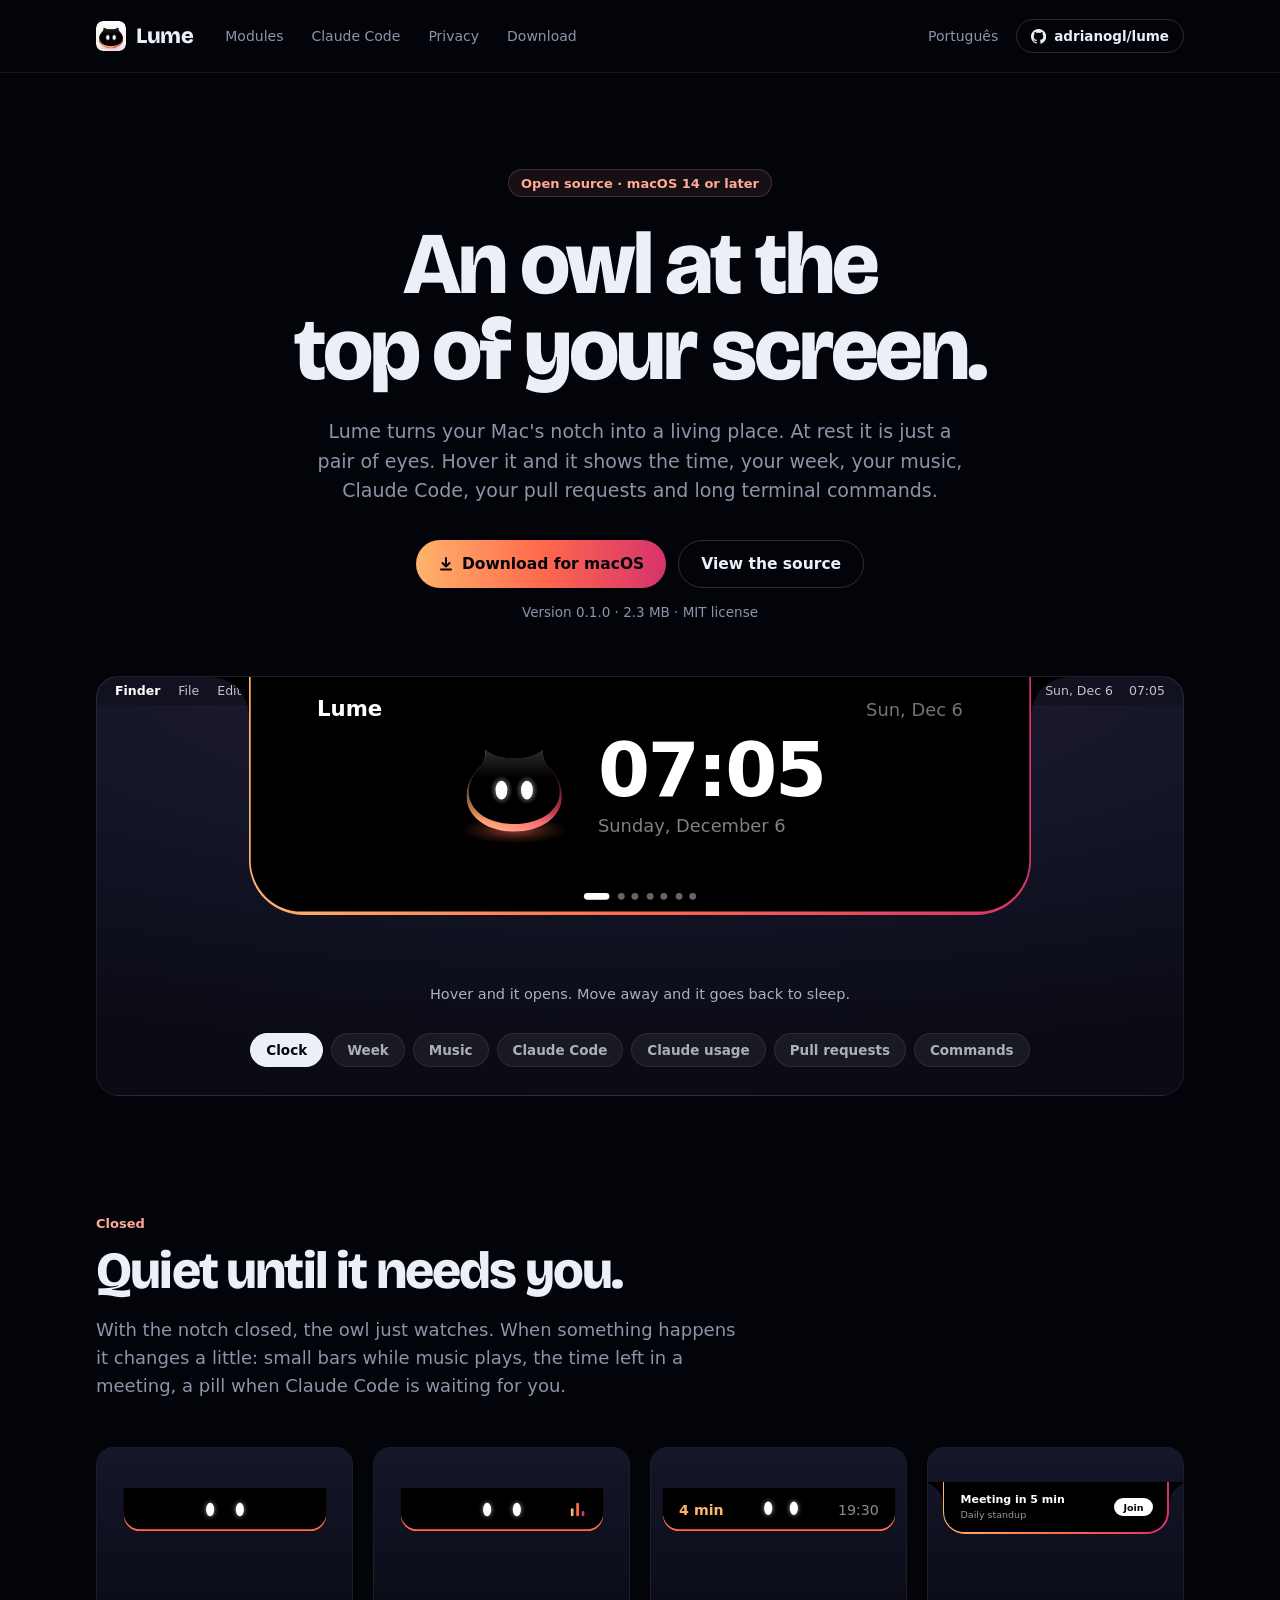
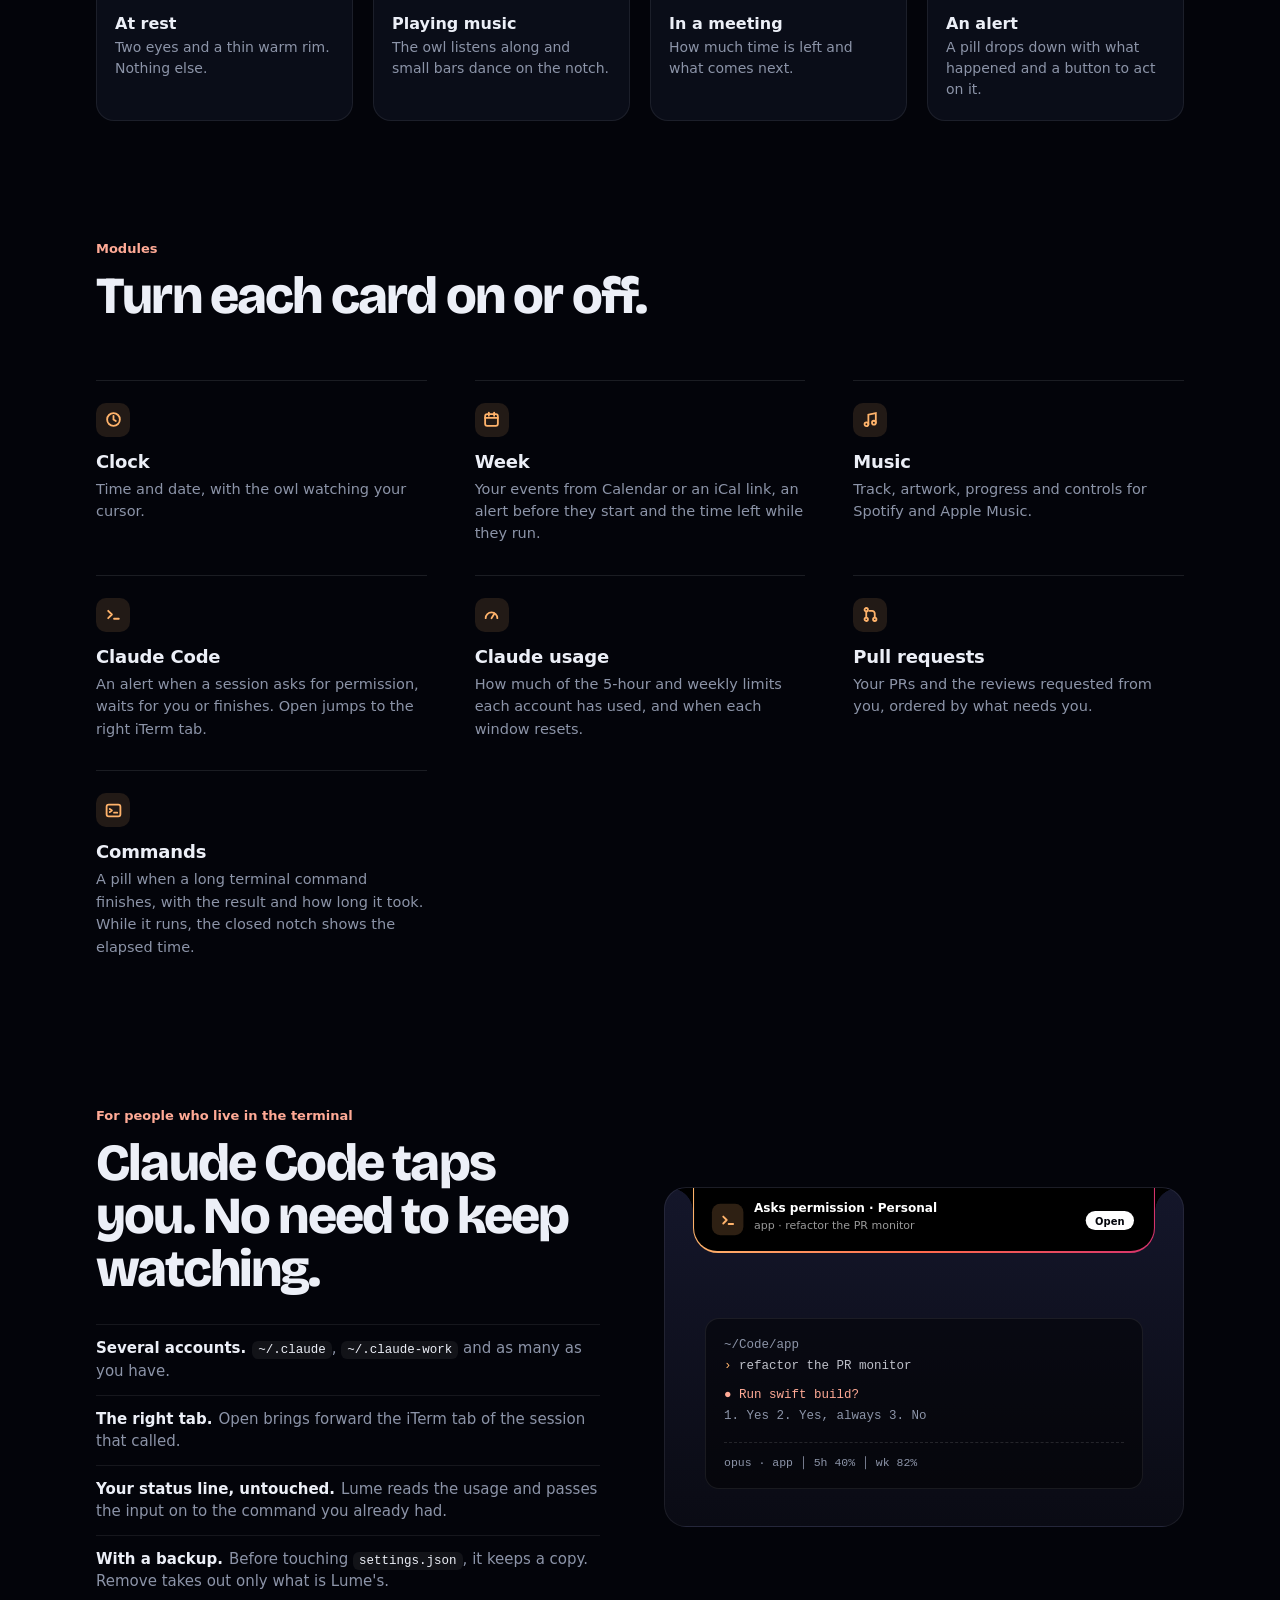
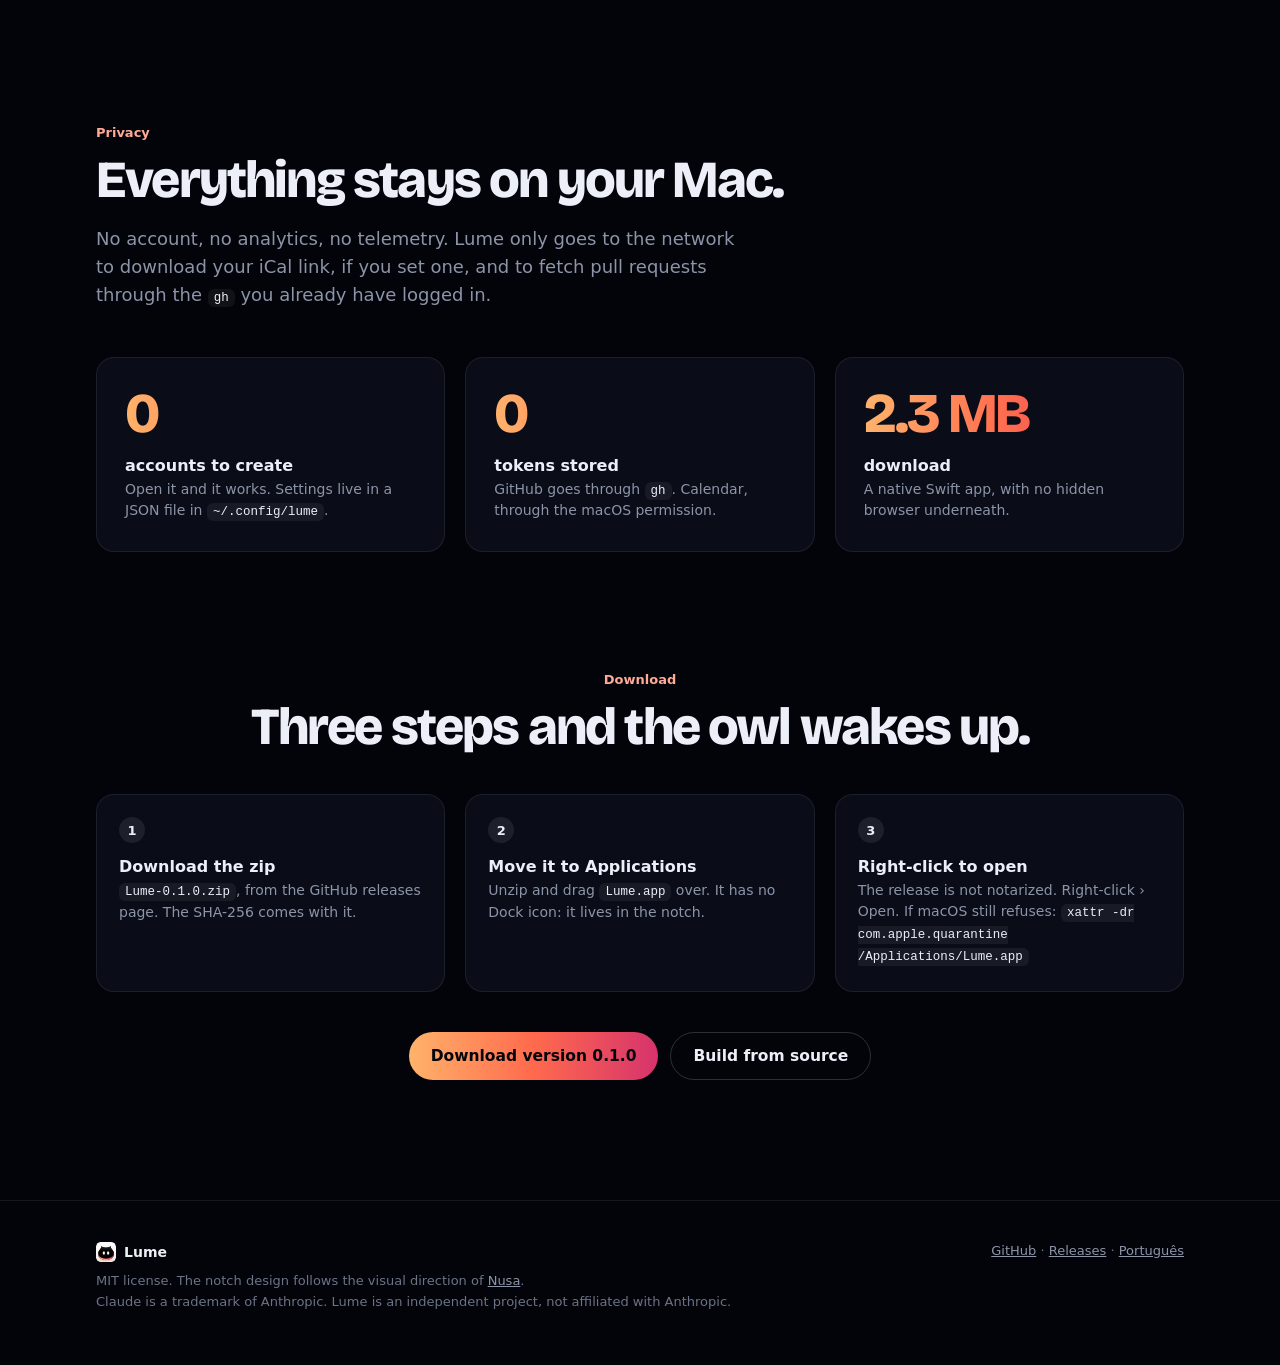
==== commit 2b436fd7: "feat(site): adiciona o módulo comandos na landing" ====
--- a/site/en/index.html
+++ b/site/en/index.html
@@ -4,10 +4,10 @@
 <meta charset="utf-8">
 <meta name="viewport" content="width=device-width, initial-scale=1">
 <title>Lume · an owl in your Mac's notch</title>
-<meta name="description" content="Lume turns your Mac's notch into a living place: time, week, music, Claude Code alerts and pull requests. Open source, for macOS 14 or later.">
+<meta name="description" content="Lume turns your Mac's notch into a living place: time, week, music, Claude Code alerts, pull requests and terminal commands. Open source, for macOS 14 or later.">
 <meta name="theme-color" content="#03040a">
 <meta property="og:title" content="Lume · an owl in your Mac's notch">
-<meta property="og:description" content="Time, week, music, Claude Code and pull requests at the top of your screen. Open source.">
+<meta property="og:description" content="Time, week, music, Claude Code, pull requests and commands at the top of your screen. Open source.">
 <meta property="og:type" content="website">
 <link rel="alternate" hreflang="pt-BR" href="https://adrianogl.github.io/lume/">
 <link rel="alternate" hreflang="en" href="https://adrianogl.github.io/lume/en/">
@@ -40,7 +40,7 @@
   <section class="hero wrap">
     <p class="kick badge">Open source · macOS 14 or later</p>
     <h1 class="disp">An owl at the<br>top of your screen.</h1>
-    <p class="lead">Lume turns your Mac's notch into a living place. At rest it is just a pair of eyes. Hover it and it shows the time, your week, your music, Claude Code and your pull requests.</p>
+    <p class="lead">Lume turns your Mac's notch into a living place. At rest it is just a pair of eyes. Hover it and it shows the time, your week, your music, Claude Code, your pull requests and long terminal commands.</p>
     <div class="actions">
       <a class="btn main" href="https://github.com/adrianogl/lume/releases/download/v0.1.0/Lume-0.1.0.zip"><svg width="16" height="16" viewBox="0 0 16 16" fill="none" stroke="currentColor" stroke-width="2" stroke-linecap="round" stroke-linejoin="round" aria-hidden="true"><path d="M8 2v8.5M4.5 7 8 10.5 11.5 7M3 13.5h10"/></svg>Download for macOS</a>
       <a class="btn ghost" href="https://github.com/adrianogl/lume">View the source</a>
@@ -118,7 +118,15 @@
               <div class="row pr"><div class="top"><span class="tag ok">Ready to merge</span><b>Fix calendar time zone</b><span class="ago">1 h ago</span></div><span>#479 · fix/tz → main · 2 approvals</span></div>
             </div>
           </div>
-          <div class="dots"><i></i><i></i><i></i><i></i><i></i><i></i></div>
+          <div class="card" data-card="commands">
+            <div class="hd">Commands<span class="side"><i class="spin"></i>1 running</span></div>
+            <div class="body cmds">
+              <div class="cmd"><span class="tag run">running</span><code>swift build -c release</code><span class="detail">lume · 1 min 12 s</span><span class="chipbtn">Open</span></div>
+              <div class="cmd"><span class="tag">exit 1</span><code>npm test</code><span class="detail">site · 2 min 40 s</span><span class="ago">4 min</span><span class="chipbtn">Open</span></div>
+              <div class="cmd dim"><span class="tag ok">ok</span><code>./scripts/release.sh</code><span class="detail">lume · 48 s</span><span class="ago">38 min</span><span class="chipbtn soft">Open</span></div>
+            </div>
+          </div>
+          <div class="dots"><i></i><i></i><i></i><i></i><i></i><i></i><i></i></div>
         </div>
       </div>
       <p class="caption" data-caption aria-live="polite"></p>
@@ -129,6 +137,7 @@
         <button class="chip" type="button" data-page="claude" data-caption="Sessions that asked for something, one click from the right tab.">Claude Code</button>
         <button class="chip" type="button" data-page="usage" data-caption="Each account's limits, straight from the status line.">Claude usage</button>
         <button class="chip" type="button" data-page="prs" data-caption="What needs you comes first.">Pull requests</button>
+        <button class="chip" type="button" data-page="commands" data-caption="When a long command finishes: whether it passed and how long it took.">Commands</button>
       </div>
     </div>
   </section>
@@ -155,6 +164,7 @@
       <div><div class="ic"><svg width="17" height="17" viewBox="0 0 16 16" fill="none" stroke="#ffb36b" stroke-width="1.7" stroke-linecap="round" stroke-linejoin="round" aria-hidden="true"><path d="M3 4.5 6.5 8 3 11.5M8.5 12h4.5"/></svg></div><h3>Claude Code</h3><p>An alert when a session asks for permission, waits for you or finishes. Open jumps to the right iTerm tab.</p></div>
       <div><div class="ic"><svg width="17" height="17" viewBox="0 0 16 16" fill="none" stroke="#ffb36b" stroke-width="1.7" stroke-linecap="round" aria-hidden="true"><path d="M2.5 11.5a5.5 5.5 0 1 1 11 0"/><path d="M8 11.5 10.8 7"/></svg></div><h3>Claude usage</h3><p>How much of the 5-hour and weekly limits each account has used, and when each window resets.</p></div>
       <div><div class="ic"><svg width="17" height="17" viewBox="0 0 16 16" fill="none" stroke="#ffb36b" stroke-width="1.7" stroke-linecap="round" aria-hidden="true"><circle cx="4" cy="3.5" r="1.6"/><circle cx="4" cy="12.5" r="1.6"/><circle cx="12" cy="12.5" r="1.6"/><path d="M4 5.1v5.8M12 10.9V7a2.5 2.5 0 0 0-2.5-2.5H7"/></svg></div><h3>Pull requests</h3><p>Your PRs and the reviews requested from you, ordered by what needs you.</p></div>
+      <div><div class="ic"><svg width="17" height="17" viewBox="0 0 16 16" fill="none" stroke="#ffb36b" stroke-width="1.7" stroke-linecap="round" stroke-linejoin="round" aria-hidden="true"><rect x="1.5" y="2.5" width="13" height="11" rx="2"/><path d="M4.5 6.5 6.5 8l-2 1.5M8.5 10h3"/></svg></div><h3>Commands</h3><p>A pill when a long terminal command finishes, with the result and how long it took. While it runs, the closed notch shows the elapsed time.</p></div>
     </div>
   </section>
 
--- a/site/assets/style.css
+++ b/site/assets/style.css
@@ -297,6 +297,28 @@
 
 .pr > span { display: block; margin-top: 2px; }
 
+.hd .side .spin { margin-right: 5px; }
+
+.spin { display: inline-block; vertical-align: -1px; width: 9px; height: 9px; border-radius: 50%; border: 1.6px solid rgba(255, 255, 255, .25); border-top-color: var(--amber); animation: spin .9s linear infinite; }
+
+@keyframes spin { to { transform: rotate(360deg); } }
+
+.cmds { display: grid; gap: 4px; }
+
+.cmd { height: 24px; display: flex; align-items: center; gap: 7px; padding: 0 4px 0 8px; border-radius: 7px; background: rgba(255, 255, 255, .07); }
+
+.cmd.dim { background: rgba(255, 255, 255, .035); opacity: .6; }
+
+.cmd .tag { flex: none; text-transform: uppercase; }
+
+.tag.run { background: rgba(255, 179, 107, .18); color: var(--amber); }
+
+.cmd code { flex: none; padding: 0; background: none; border: 0; font: 500 10.5px ui-monospace, SFMono-Regular, Menlo, monospace; color: #fff; white-space: nowrap; }
+
+.cmd .detail { flex: 1; min-width: 0; font-size: 10px; color: rgba(255, 255, 255, .5); white-space: nowrap; overflow: hidden; text-overflow: ellipsis; }
+
+.cmd .ago { flex: none; font-size: 9.5px; color: rgba(255, 255, 255, .4); font-variant-numeric: tabular-nums; }
+
 .caption { position: absolute; left: 0; right: 0; bottom: 78px; padding: 0 24px; text-align: center; font-size: 14.5px; color: rgba(236, 239, 247, .72); }
 
 .chips { position: absolute; left: 0; right: 0; bottom: 28px; display: flex; justify-content: center; flex-wrap: wrap; gap: 8px; padding: 0 16px; }
@@ -491,7 +513,7 @@
 
 @media (prefers-reduced-motion: reduce) {
   html { scroll-behavior: auto; }
-  .closed .eq i, .card, .dots i, .btn { animation: none; transition: none; }
+  .closed .eq i, .card, .dots i, .btn, .spin { animation: none; transition: none; }
 }
 
 @media (max-width: 1100px) {
